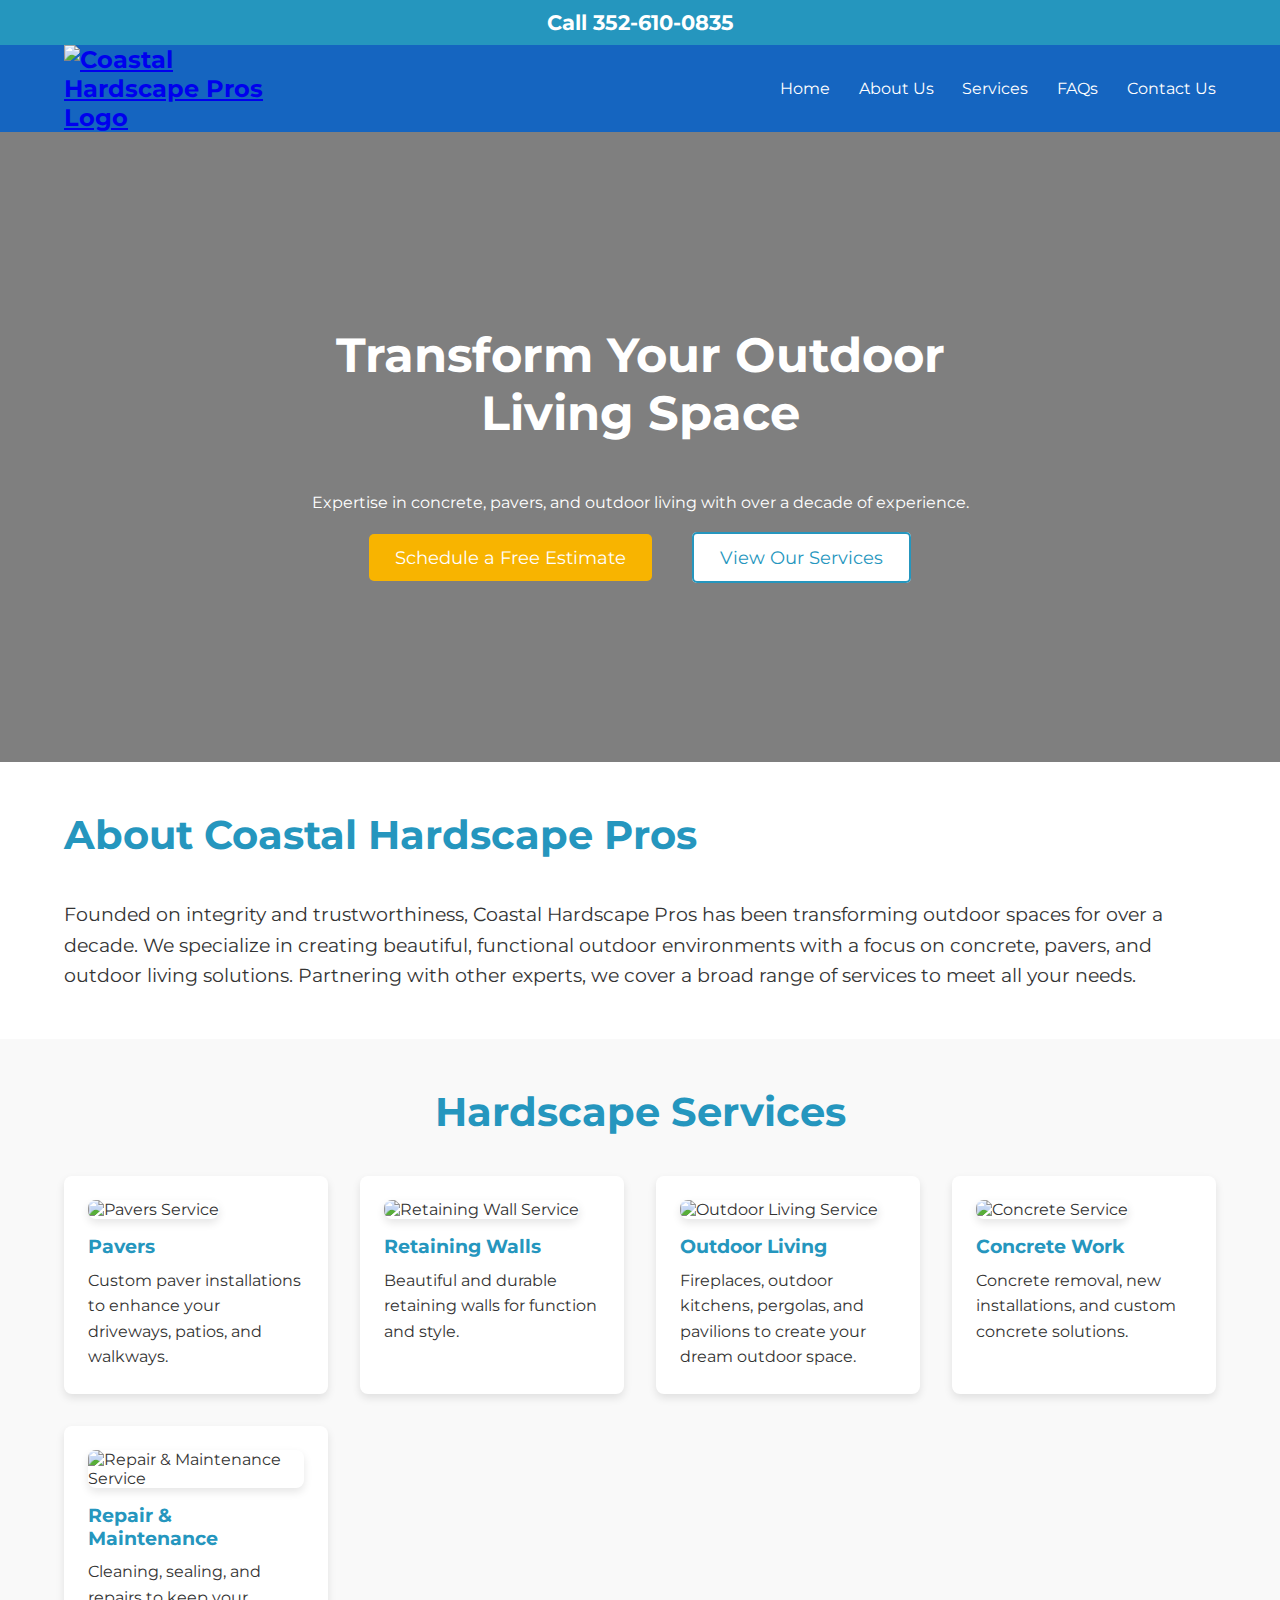
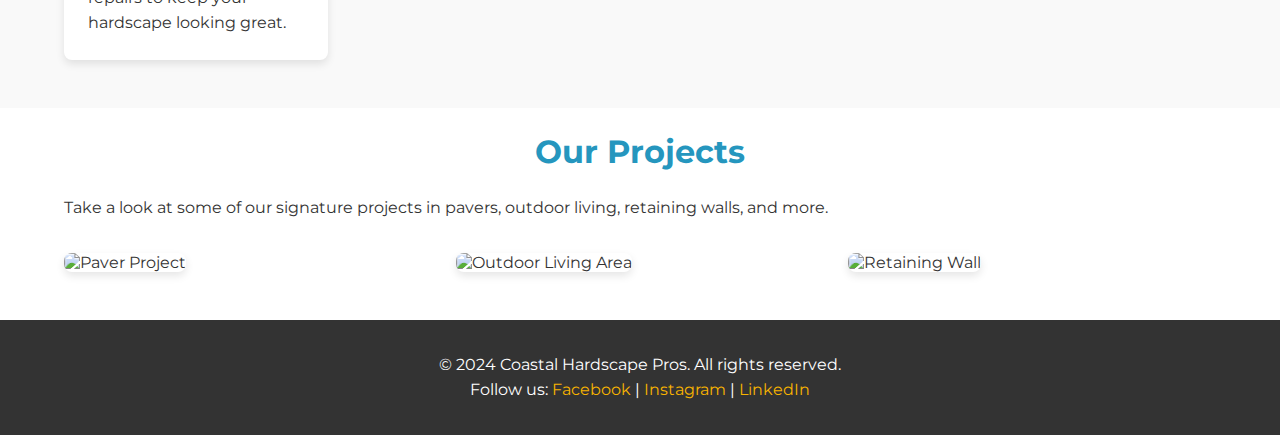
==== index.html @ 502fcdc6 "Add files via upload" ====
<!DOCTYPE html>
<html lang="en">
<head>
    <meta charset="UTF-8">
    <meta name="viewport" content="width=device-width, initial-scale=1.0">
    <title>Coastal Hardscape Pros</title>
    <link rel="stylesheet" href="styles.css">
    <link rel="icon" href="media/icon.ico" type="image/x-image">
    <link href="https://fonts.googleapis.com/css2?family=Montserrat:wght@400;700&display=swap" rel="stylesheet">
    <meta name="description" content="Coastal Hardscape Pros: Expert services in concrete, pavers, and outdoor living with over a decade of experience.">
</head>
<body>

    <div class="call-banner">
        <a href="tel:3526100835">Call 352-610-0835</a>
    </div>

    <!-- Header -->
    <header>
        <div class="container header-container">
            <div class="logo">
                <a href="index.html"><img src="media/logo.svg" alt="Coastal Hardscape Pros Logo"></a>
            </div>
            <nav>
                <ul class="nav-list">
                    <li><a href="#index">Home</a></li>
                    <li><a href="about.html">About Us</a></li>
                    <li class="dropdown">
                        <a href="services.html">Services</a>
                        <ul class="dropdown-menu">
                            <li><a href="services/pavers.html">Pavers</a></li>
                            <li><a href="services/retaining-walls.html">Retaining Walls</a></li>
                            <li><a href="services/outdoor-living.html">Outdoor Living</a></li>
                            <li><a href="services/concrete-work.html">Concrete Work</a></li>
                            <li><a href="services/repair-maintenance.html">Repair & Maintenance</a></li>
                        </ul>
                    </li>
                    <li><a href="faqs.html">FAQs</a></li>
                    <li><a href="contact.html">Contact Us</a></li>
                </ul>
            </nav>
        </div>
    </header>

    <!-- Hero Section -->
    <section id="home" class="hero">
        <div class="hero-content">
            <h2>Transform Your Outdoor Living Space</h2>
            <p>Expertise in concrete, pavers, and outdoor living with over a decade of experience.</p>
            <a href="contact.html" class="btn">Schedule a Free Estimate</a>
            <a href="#projects" class="btn btn-secondary">View Our Services</a>
        </div>
    </section>

    <!-- About Section -->
    <section id="about" class="about">
        <div class="container">
            <h2>About Coastal Hardscape Pros</h2>
            <p>Founded on integrity and trustworthiness, Coastal Hardscape Pros has been transforming outdoor spaces for over a decade. We specialize in creating beautiful, functional outdoor environments with a focus on concrete, pavers, and outdoor living solutions. Partnering with other experts, we cover a broad range of services to meet all your needs.</p>
        </div>
    </section>

    <!-- Services Section -->
    <section id="services" class="services">
        <div class="container">
            <h2>Hardscape Services</h2>
            <div class="service-list">
                <div class="service-item">
                    <a href="services/pavers.html" style="text-decoration: none; color: inherit;">
                        <img src="media/pavers.jpg" alt="Pavers Service" class="service-img">
                        <h3>Pavers</h3>
                        <p>Custom paver installations to enhance your driveways, patios, and walkways.</p>
                    </a>
                </div>
                <div class="service-item">
                    <a href="services/retaining-walls.html" style="text-decoration: none; color: inherit;">
                        <img src="media/retaining-wall.jpg" alt="Retaining Wall Service" class="service-img">
                        <h3>Retaining Walls</h3>
                        <p>Beautiful and durable retaining walls for function and style.</p>
                    </a>
                </div>
                <div class="service-item">
                    <a href="services/outdoor-living.html" style="text-decoration: none; color: inherit;">
                        <img src="media/outdoor-living.jpg" alt="Outdoor Living Service" class="service-img">
                        <h3>Outdoor Living</h3>
                        <p>Fireplaces, outdoor kitchens, pergolas, and pavilions to create your dream outdoor space.</p>
                    </a>
                </div>
                <div class="service-item">
                    <a href="services/concrete-work.html" style="text-decoration: none; color: inherit;">
                        <img src="media/concrete.jpg" alt="Concrete Service" class="service-img">
                        <h3>Concrete Work</h3>
                        <p>Concrete removal, new installations, and custom concrete solutions.</p>
                    </a>
                </div>
                <div class="service-item">
                    <a href="services/repair-maintenance.html" style="text-decoration: none; color: inherit;">
                        <img src="media/repair-maintenance.jpg" alt="Repair & Maintenance Service" class="service-img">
                        <h3>Repair & Maintenance</h3>
                        <p>Cleaning, sealing, and repairs to keep your hardscape looking great.</p>
                    </a>
                </div>
            </div>
        </div>
    </section>

    <!-- Projects Section -->
    <section id="projects" class="projects">
        <div class="container">
            <h2 class="section-title">Our Projects</h2>
            <p>Take a look at some of our signature projects in pavers, outdoor living, retaining walls, and more.</p>
            <div class="project-gallery">
                <div class="project-item">
                    <img src="media/pavers.jpg" alt="Paver Project" class="project-img">
                </div>
                <div class="project-item">
                    <img src="media/outdoor-living.jpg" alt="Outdoor Living Area" class="project-img">
                </div>
                <div class="project-item">
                    <img src="media/retaining-wall.jpg" alt="Retaining Wall" class="project-img">
                </div>
            </div>
        </div>
    </section>


    <!-- Footer -->
    <footer>
        <div class="container">
            <p>&copy; 2024 Coastal Hardscape Pros. All rights reserved.</p>
            <p>Follow us:
                <a href="#">Facebook</a> |
                <a href="#">Instagram</a> |
                <a href="#">LinkedIn</a>
            </p>
        </div>
    </footer>
    <script src="script.js"></script>
</body>
</html>
---- styles.css ----
/* Reset some default styles */
* {
    margin: 0;
    padding: 0;
    box-sizing: border-box;
}

/* Basic page structure */
body {
    font-family: 'Montserrat', Arial, sans-serif;
    color: #333;
}

h1, h2, h3, .logo, .call-banner {
    font-family: 'Montserrat', sans-serif;
    font-weight: 700;  /* Makes headings and other key text look bold and strong */
}

nav a, p, .service-item p {
    font-family: 'Montserrat', sans-serif;
    font-weight: 400;
}
p {
    line-height: 1.6;
}
.container {
    width: 90%;
    max-width: 1200px;
    margin: 0 auto;
}
ul, li {
    font-family: 'Montserrat', sans-serif;
    font-weight: 400;
}
/* Header styles */
header {
    font-family: 'Montserrat', sans-serif;
    background-color: #1565c0;
    display: flex;
    justify-content: space-between;
    align-items: center;
}

.logo {
    color: white;
    font-size: 1.5em;
    font-weight: bold;
}

.logo img {
    max-width: 250px;
    height: auto;
}
.header-container {
    display: flex;
    justify-content: space-between;
    align-items: center;
}
nav ul {
    list-style: none;
    display: flex;
    gap: 1.8em;
}

nav a {
    color: white;
    text-decoration: none;
    font-size: 1em;
    transition: color 0.3s ease;
}

nav a:hover {
    color: #f1f1f1;
}
/* Hide dropdown by default */
.dropdown-menu {
    display: none;
    position: absolute;
    background-color: #fff;
    box-shadow: 0 8px 16px rgba(0, 0, 0, 0.1);
    padding: 10px 0;
    z-index: 1000;
    list-style: none;
}

/* Show dropdown when hovering over services */
.dropdown:hover .dropdown-menu {
    display: block;
}

/* Style for dropdown links */
.dropdown-menu li {
    padding: 5px 20px;
}

.dropdown-menu li a {
    font-family: 'Montserrat', sans-serif;
    font-weight: 400;
    color: #333;
    text-decoration: none;
}

.dropdown-menu li a:hover {
    color: #1565c0;
}

.call-banner {
    background-color: #2596be;
    color: white;
    text-align: center;
    padding: 10px 0;
    font-size: 1.3em;

}

.call-banner a {
    color: white;
    text-decoration: none;
}

.call-banner a:hover {
    text-decoration: none;
}


/* Hero Section */
.hero {
    background: url('media/hero.jpg') no-repeat center center/cover;
    height: 70vh;
    color: white;
    display: flex;
    align-items: center;
    justify-content: center;
    text-align: center;
    position: relative;
    padding: 2em;
}

.hero::after {
    content: '';
    position: absolute;
    top: 0;
    left: 0;
    width: 100%;
    height: 100%;
    background: rgba(0, 0, 0, 0.5);
}

.hero-content {
    position: relative;
    z-index: 2;
    max-width: 800px;
    margin: 0 auto;
    padding: 2em;
}

.hero-content h2 {
    font-family: 'Montserrat', sans-serif;
    font-size: 3em;
    margin-bottom: 1em;
}

.hero-content p {
    font-family: 'Montserrat', sans-serif;
    margin-bottom: 2em;
}

.hero-content a {
    font-family: 'Montserrat', sans-serif;
}

.btn {
    font-family: 'Montserrat', sans-serif;
    background-color: #f8b400;
    color: white;
    padding: 0.75em 1.5em;
    border: none;
    border-radius: 5px;
    cursor: pointer;
    text-decoration: none;
    font-size: 1.1em;
    margin: 1em;
    transition: background-color 0.3s ease;
}

.btn:hover {
    background-color: #e09e00;
}

.btn-secondary {
    font-family: 'Montserrat', sans-serif;
    background-color: #ffffff;
    color: #2596be;
    border: 2px solid #2596be;
    margin-top: 1em;
    margin-left: 1em;
}

.btn-secondary:hover {
    background-color: #2596be;
    color: white;
}

/* About Section */
.about {
    padding: 3em 0;
}

.about h2 {
    font-size: 2.5em;
    color: #2596be;
    margin-bottom: 1em;
}

.about p {
    font-size: 1.2em;
    line-height: 1.6;
}

/* Services Section */
.services {
    background-color: #f9f9f9;
    padding: 3em 0;
}

.services h2 {
    font-size: 2.5em;
    color: #2596be;
    margin-bottom: 1em;
    text-align: center;
}

.service-list {
    display: grid;
    grid-template-columns: repeat(auto-fill, minmax(250px, 1fr));
    gap: 2em;
}

.service-item {
    background-color: white;
    padding: 1.5em;
    border-radius: 8px;
    box-shadow: 0 4px 8px rgba(0, 0, 0, 0.1);
    transition: transform 0.3s ease, box-shadow 0.3s ease;
}

.service-item:hover {
    transform: translateY(-5px);
    box-shadow: 0 8px 16px rgba(0, 0, 0, 0.2);
}

.service-item h3 {
    color: #2596be;
    margin-bottom: 0.5em;
}
.values-list li {
    font-family: 'Montserrat', sans-serif;
    font-weight: 400;
}
.service-img {
    width: 100%;
    height: auto;
    border-radius: 8px; /* Matches the border-radius of the service-item card */
    margin-bottom: 1em; /* Adds some space between the image and the title */
    box-shadow: 0 4px 8px rgba(0, 0, 0, 0.1);
}
.project-gallery {
    display: grid;
    grid-template-columns: repeat(auto-fill, minmax(300px, 1fr));
    gap: 1.5em;  /* Add space between items */
    margin-top: 2em;
}

.project-item img {
    width: 100%;
    height: auto;
    border-radius: 8px;  /* Add some soft corners to the images */
    box-shadow: 0 4px 8px rgba(0, 0, 0, 0.1);  /* Add a subtle shadow for a more polished look */
    transition: transform 0.3s ease, box-shadow 0.3s ease;
}

.project-item img:hover {
    transform: scale(1.03);  /* Slight zoom effect on hover */
    box-shadow: 0 8px 16px rgba(0, 0, 0, 0.2);  /* Enhance shadow on hover */
}
/* Projects Section */
.project-gallery {
    display: grid;
    grid-template-columns: repeat(auto-fill, minmax(300px, 1fr));
    gap: 1.5em;  /* Add space between items */
    margin-top: 2em;
}

.project-item img {
    width: 100%;
    height: auto;
    border-radius: 8px;  /* Add some soft corners to the images */
    box-shadow: 0 4px 8px rgba(0, 0, 0, 0.1);  /* Add a subtle shadow for a more polished look */
    transition: transform 0.3s ease, box-shadow 0.3s ease;
}

.project-item img:hover {
    transform: scale(1.03);  /* Slight zoom effect on hover */
    box-shadow: 0 8px 16px rgba(0, 0, 0, 0.2);  /* Enhance shadow on hover */
}
.section-title {
    font-size: 2rem;
    font-weight: 700;
    color: #2596be; /* or any color that fits your theme */
    text-align: center; /* to match other headings */
    margin: 1.5rem;
}

/* Footer */
footer {
    font-family: 'Montserrat', sans-serif;
    background-color: #333;
    color: white;
    text-align: center;
    padding: 2em 0;
    margin-top: 3em;
}

footer a {
    font-family: 'Montserrat', sans-serif;
    font-weight: 400;
    color: #f8b400;
    text-decoration: none;
    transition: color 0.3s ease;
}

footer a:hover {
    color: #ffffff;
}
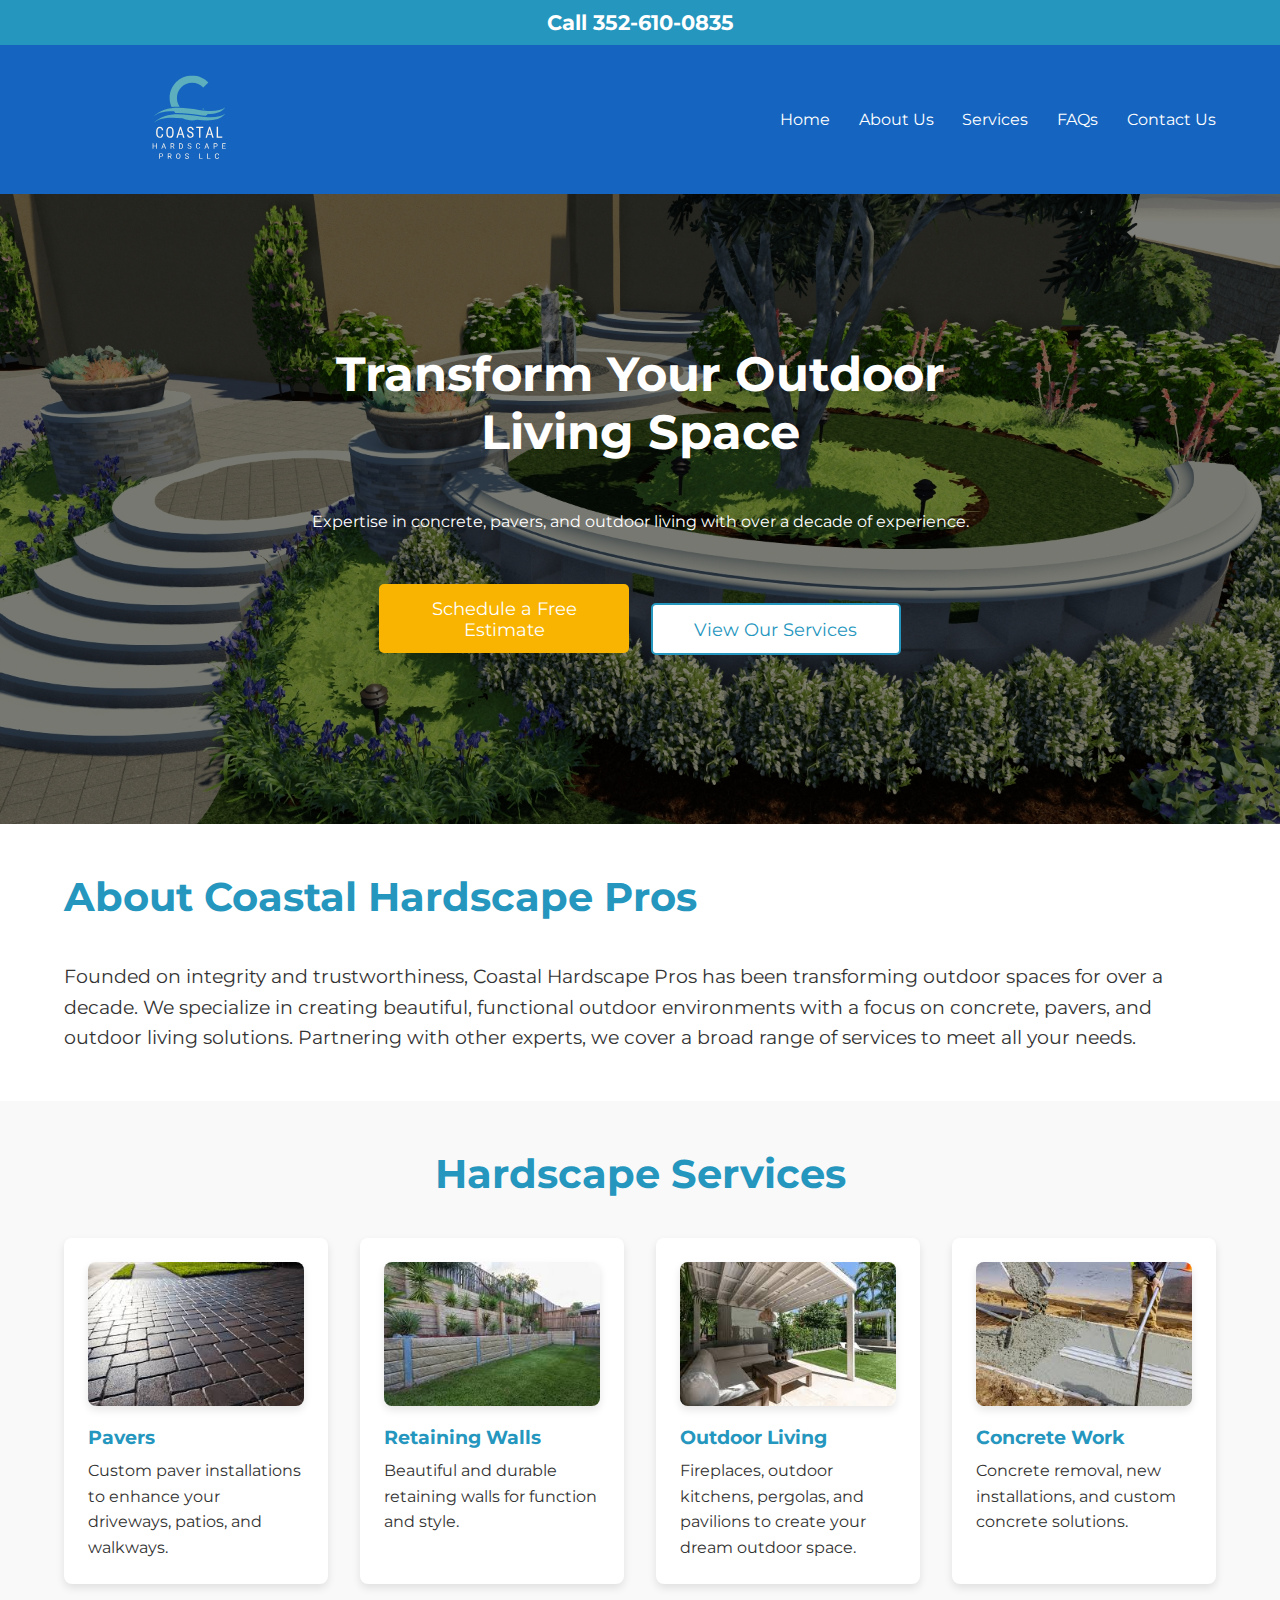
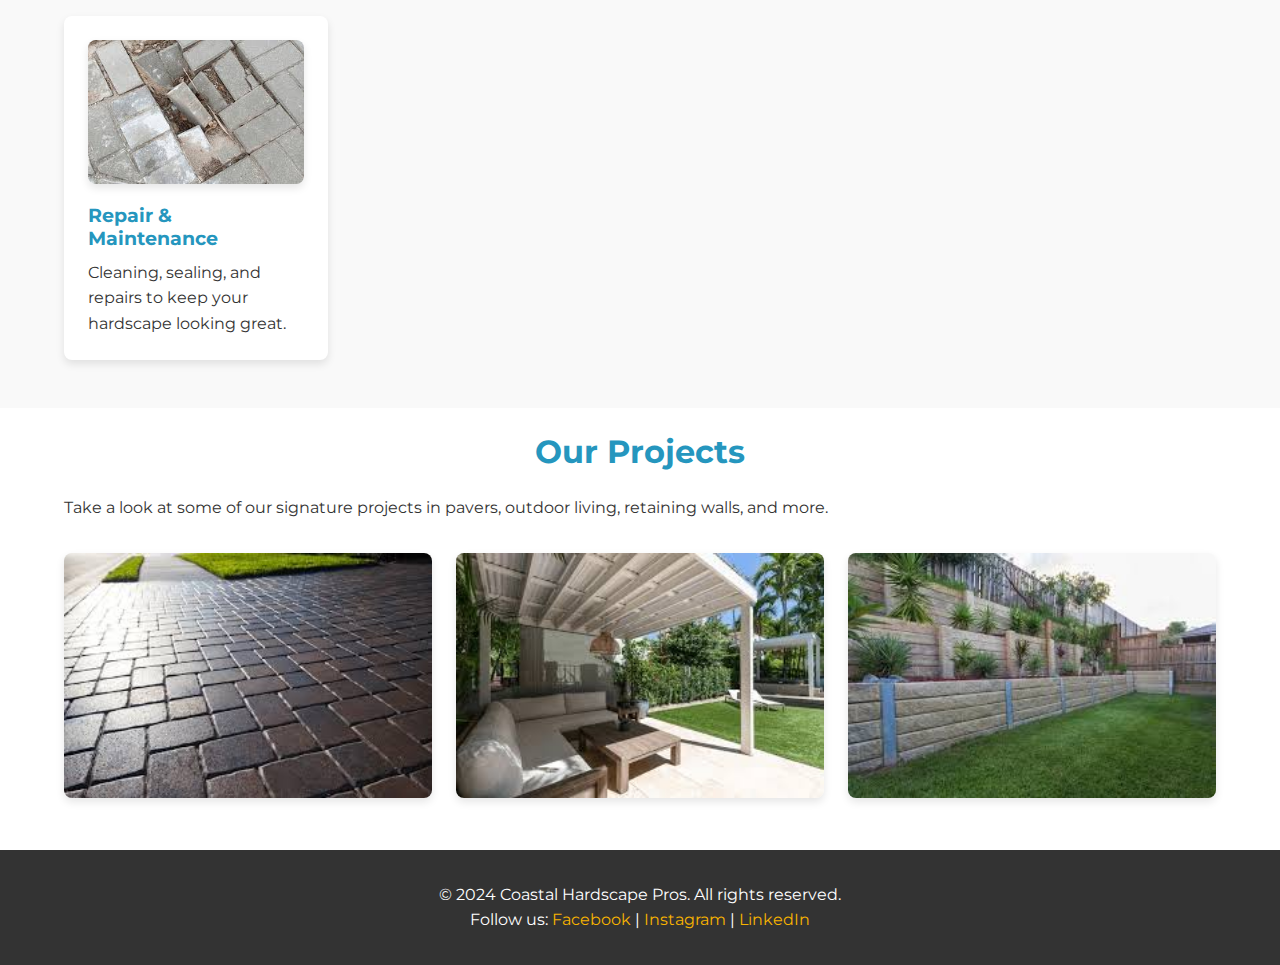
==== commit f13b706e: "Add files via upload" ====
--- a/index.html
+++ b/index.html
@@ -21,7 +21,10 @@
             <div class="logo">
                 <a href="index.html"><img src="media/logo.svg" alt="Coastal Hardscape Pros Logo"></a>
             </div>
-            <nav>
+            <div class="hamburger" id="hamburger">
+                &#9776; <!-- Unicode for hamburger icon -->
+            </div>
+            <nav id="nav-menu">
                 <ul class="nav-list">
                     <li><a href="#index">Home</a></li>
                     <li><a href="about.html">About Us</a></li>
@@ -41,6 +44,7 @@
             </nav>
         </div>
     </header>
+
 
     <!-- Hero Section -->
     <section id="home" class="hero">
--- a/styles.css
+++ b/styles.css
@@ -9,6 +9,7 @@
 body {
     font-family: 'Montserrat', Arial, sans-serif;
     color: #333;
+    overflow-x: hidden;
 }
 
 h1, h2, h3, .logo, .call-banner {
@@ -152,6 +153,7 @@
     max-width: 800px;
     margin: 0 auto;
     padding: 2em;
+    text-align: center;
 }
 
 .hero-content h2 {
@@ -170,6 +172,11 @@
 }
 
 .btn {
+    display: inline-block;
+    width: 100%;
+    max-width: 250px; /* Limit the button width */
+    text-align: center;
+    margin: 1em auto; /* Vertical margin for spacing */
     font-family: 'Montserrat', sans-serif;
     background-color: #f8b400;
     color: white;
@@ -179,7 +186,6 @@
     cursor: pointer;
     text-decoration: none;
     font-size: 1.1em;
-    margin: 1em;
     transition: background-color 0.3s ease;
 }
 
@@ -333,3 +339,48 @@
     color: #ffffff;
 }
 
+.hamburger {
+    display: none;
+    font-size: 2em;
+    color: white;
+    cursor: pointer;
+}
+
+@media (max-width: 768px) {
+    nav {
+        display: none; /* Hide the default nav on smaller screens */
+    }
+    .hamburger {
+        display: block; /* Show the hamburger menu */
+    }
+    #nav-menu.active {
+        display: block; /* Show nav when active */
+        position: absolute;
+        top: 60px;
+        left: 0;
+        width: 100%;
+        background-color: #1565c0;
+        text-align: center;
+        padding: 1em 0;
+    }
+    .nav-list {
+        flex-direction: column; /* Stack nav items vertically */
+        gap: 1em;
+    }
+}
+
+@media (max-width: 768px) {
+    .hero-content {
+        padding: 1em;
+    }
+    .btn {
+        width: 90%; /* Make the buttons full width on smaller screens */
+    }
+    .header-container {
+        flex-direction: column; /* Stack the logo and hamburger vertically */
+        align-items: center; /* Center everything */
+    }
+    .logo {
+        margin-bottom: 1em; /* Add space between logo and hamburger/nav */
+    }
+}
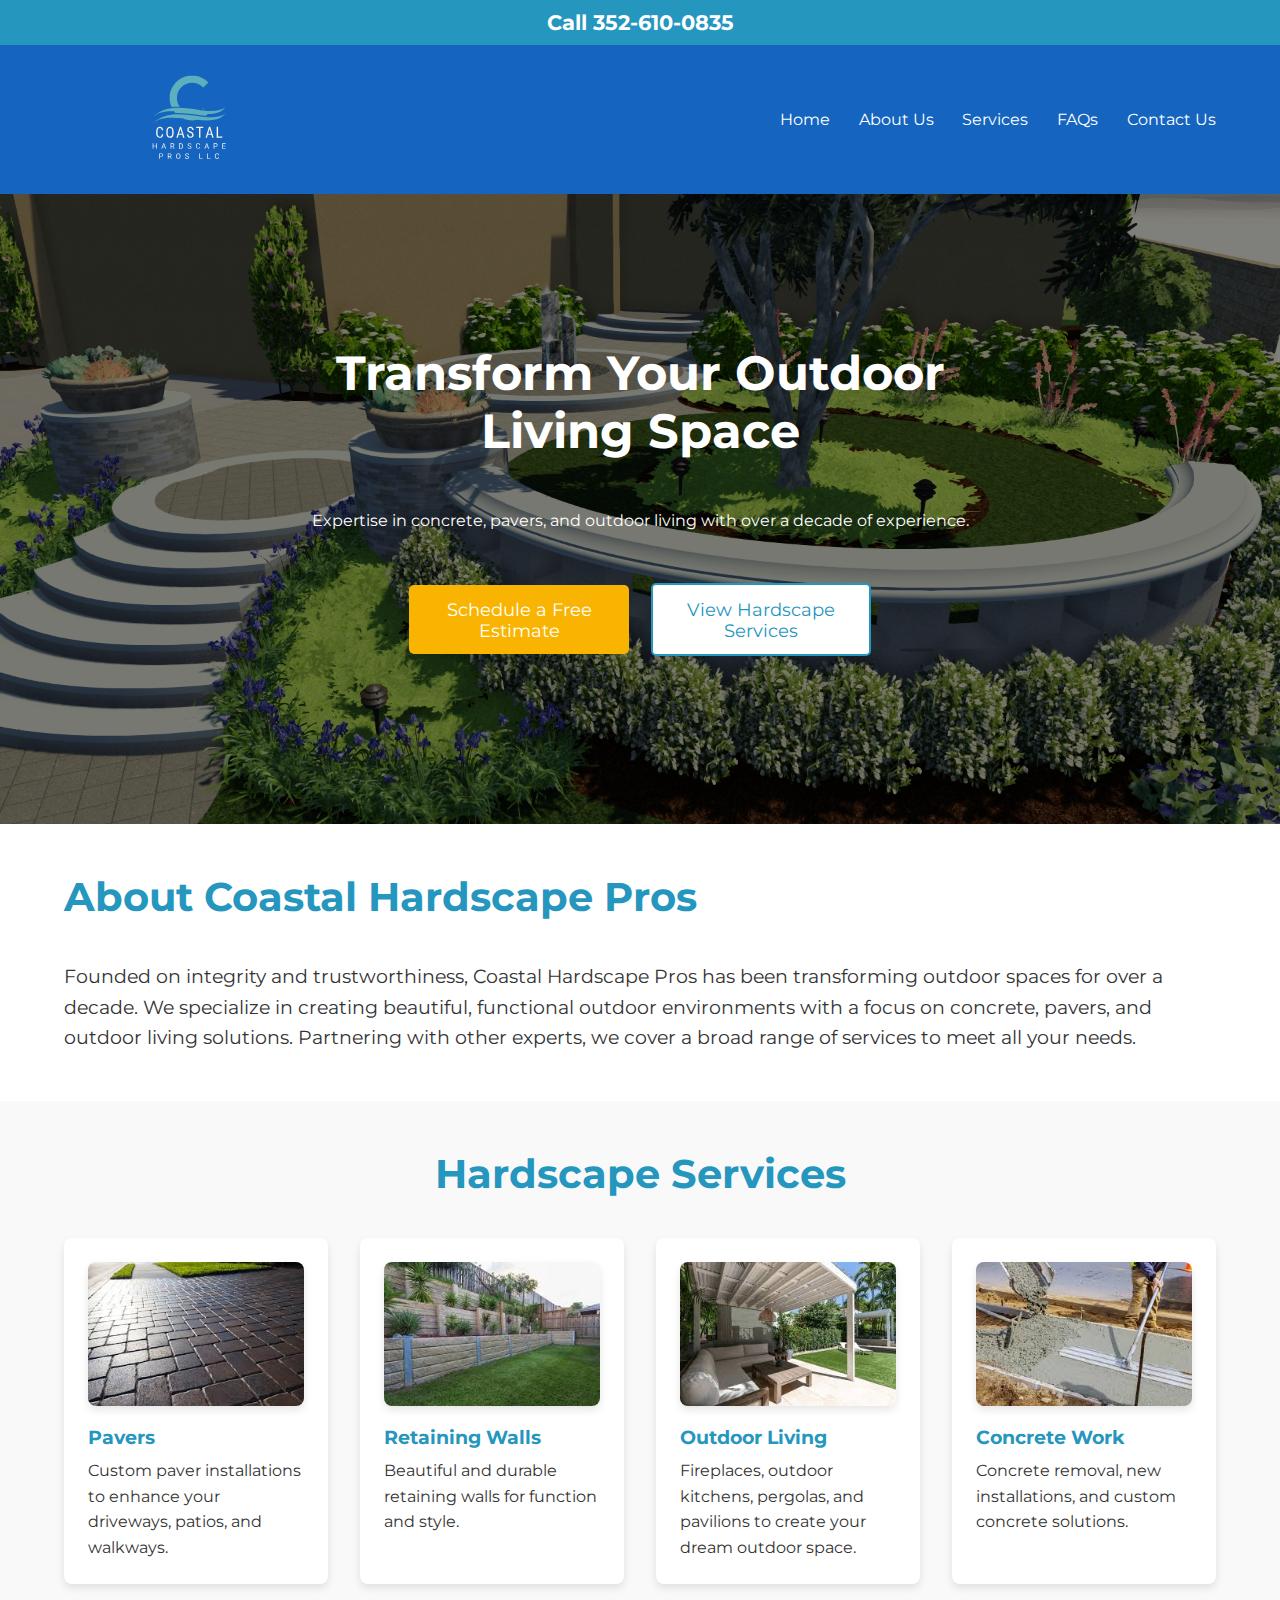
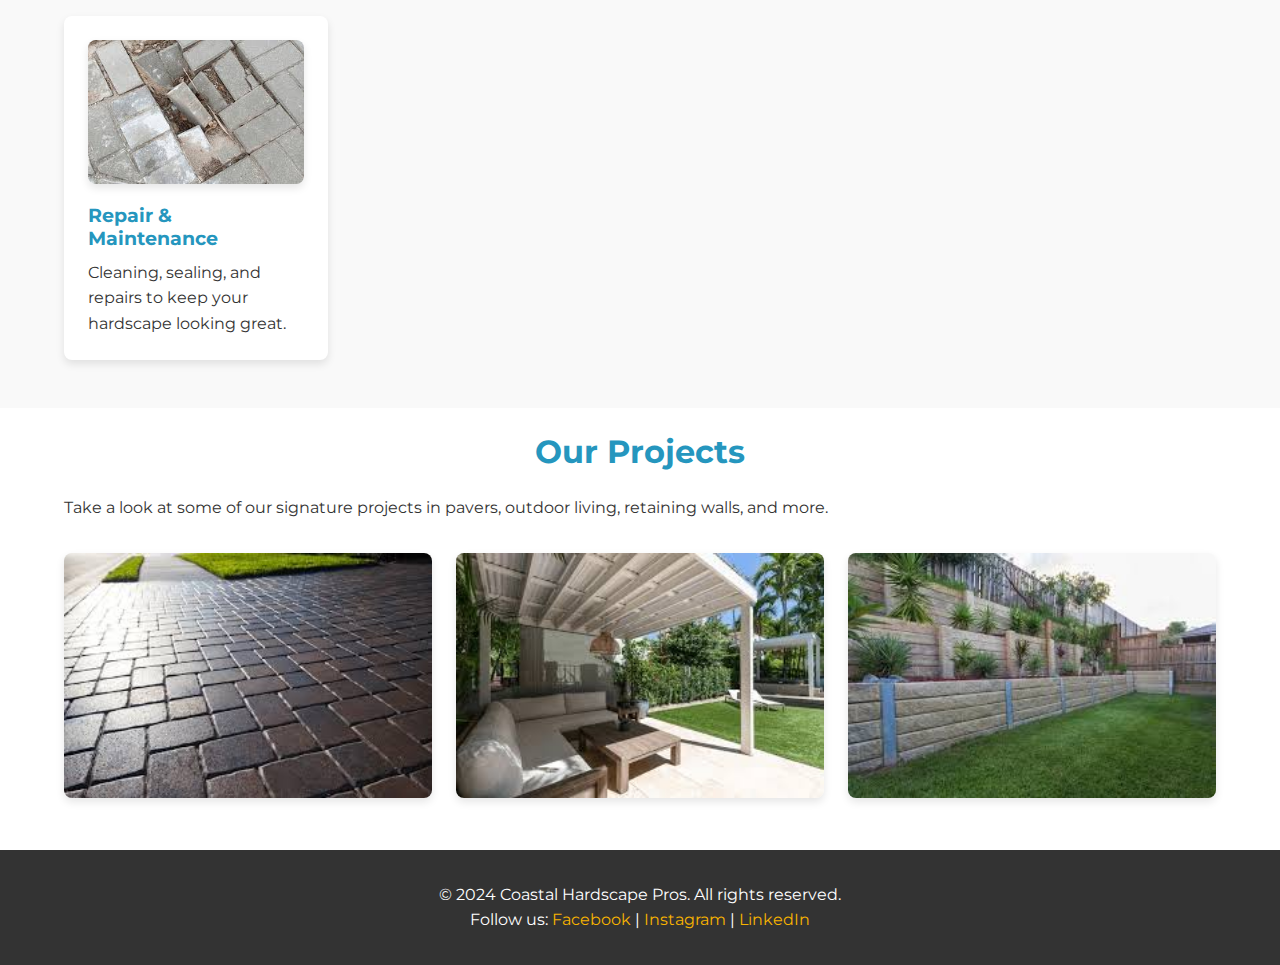
==== commit 26f5cc3c: "Add files via upload" ====
--- a/index.html
+++ b/index.html
@@ -52,7 +52,7 @@
             <h2>Transform Your Outdoor Living Space</h2>
             <p>Expertise in concrete, pavers, and outdoor living with over a decade of experience.</p>
             <a href="contact.html" class="btn">Schedule a Free Estimate</a>
-            <a href="#projects" class="btn btn-secondary">View Our Services</a>
+            <a href="#projects" class="btn btn-secondary">View Hardscape Services</a>
         </div>
     </section>
 
--- a/styles.css
+++ b/styles.css
@@ -173,8 +173,8 @@
 
 .btn {
     display: inline-block;
-    width: 100%;
-    max-width: 250px; /* Limit the button width */
+    width: 220px;
+    max-width: 100%; /* Limit the button width */
     text-align: center;
     margin: 1em auto; /* Vertical margin for spacing */
     font-family: 'Montserrat', sans-serif;
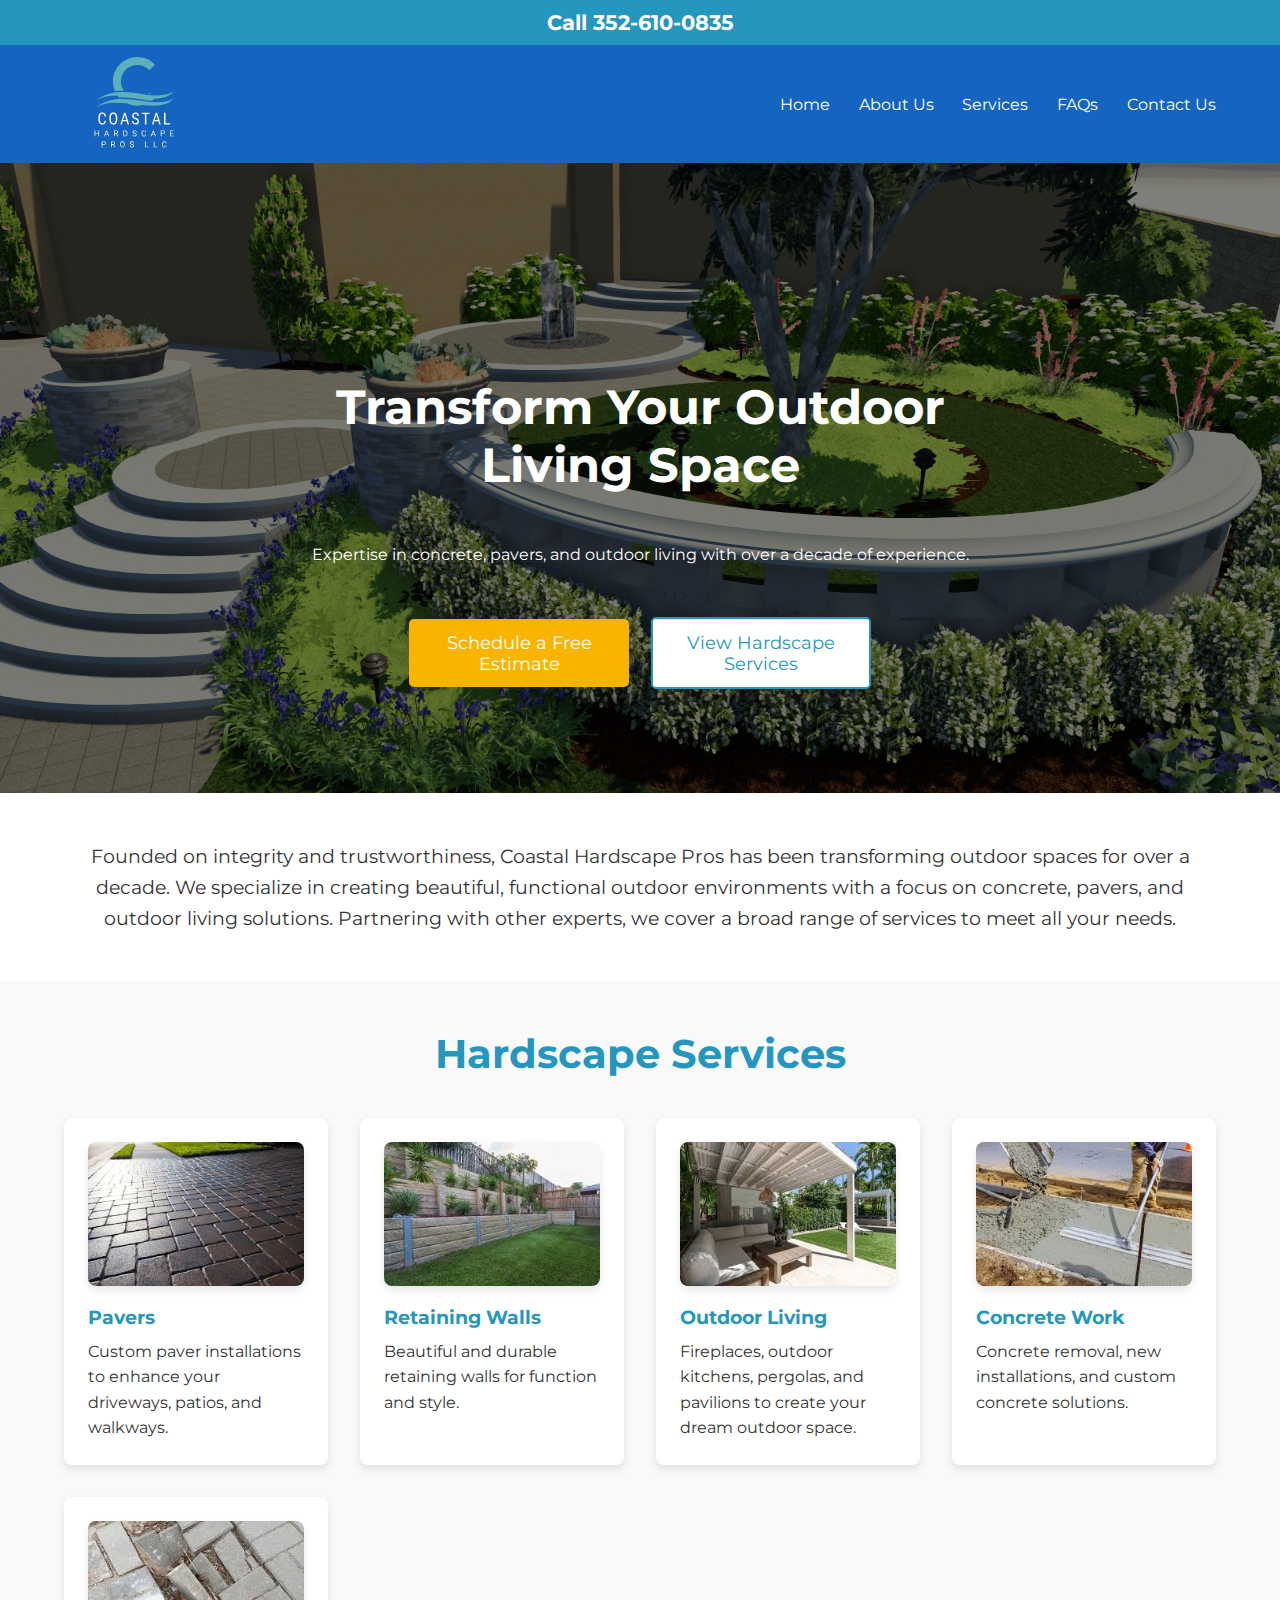
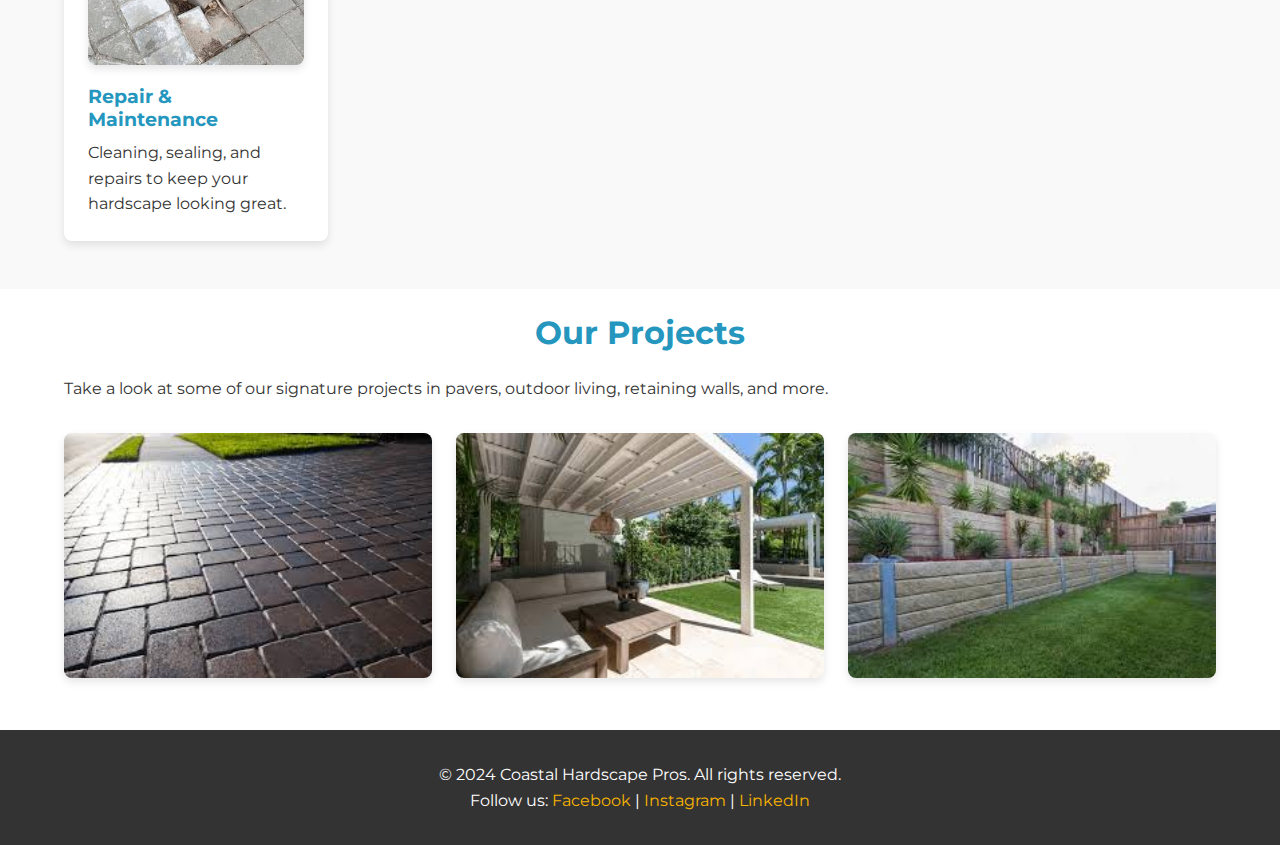
==== commit 2c8a1f9e: "Add files via upload" ====
--- a/index.html
+++ b/index.html
@@ -59,8 +59,7 @@
     <!-- About Section -->
     <section id="about" class="about">
         <div class="container">
-            <h2>About Coastal Hardscape Pros</h2>
-            <p>Founded on integrity and trustworthiness, Coastal Hardscape Pros has been transforming outdoor spaces for over a decade. We specialize in creating beautiful, functional outdoor environments with a focus on concrete, pavers, and outdoor living solutions. Partnering with other experts, we cover a broad range of services to meet all your needs.</p>
+            <p style="text-align: center;">Founded on integrity and trustworthiness, Coastal Hardscape Pros has been transforming outdoor spaces for over a decade. We specialize in creating beautiful, functional outdoor environments with a focus on concrete, pavers, and outdoor living solutions. Partnering with other experts, we cover a broad range of services to meet all your needs.</p>
         </div>
     </section>
 
--- a/styles.css
+++ b/styles.css
@@ -44,23 +44,28 @@
 
 .logo {
     color: white;
-    font-size: 1.5em;
-    font-weight: bold;
+    margin-left: 0;
+    padding-left: 0;
 }
 
 .logo img {
-    max-width: 250px;
+    max-width: 200px;
     height: auto;
+    justify-content: flex-start;
 }
 .header-container {
     display: flex;
-    justify-content: space-between;
     align-items: center;
+    width: 100%;
+}
+nav {
+    margin-left: auto;
 }
 nav ul {
     list-style: none;
     display: flex;
     gap: 1.8em;
+    padding: 1.5em;
 }
 
 nav a {
@@ -134,7 +139,9 @@
     justify-content: center;
     text-align: center;
     position: relative;
-    padding: 2em;
+    padding-top: 8em; /* Increased top padding to push content away from the header */
+    padding-left: 2em;
+    padding-right: 2em;
 }
 
 .hero::after {
@@ -152,7 +159,7 @@
     z-index: 2;
     max-width: 800px;
     margin: 0 auto;
-    padding: 2em;
+    padding: 1em;
     text-align: center;
 }
 
@@ -198,7 +205,6 @@
     background-color: #ffffff;
     color: #2596be;
     border: 2px solid #2596be;
-    margin-top: 1em;
     margin-left: 1em;
 }
 
@@ -344,6 +350,7 @@
     font-size: 2em;
     color: white;
     cursor: pointer;
+    padding: 1em;
 }
 
 @media (max-width: 768px) {
@@ -351,36 +358,67 @@
         display: none; /* Hide the default nav on smaller screens */
     }
     .hamburger {
-        display: block; /* Show the hamburger menu */
+        display: block;
+        margin-left: auto;
+    }
+    nav {
+        display: none;
+    }
+    #nav-menu {
+        display: none; /* Hide the nav menu by default */
     }
     #nav-menu.active {
-        display: block; /* Show nav when active */
+        display: block; /* Show the nav menu when the active class is added */
         position: absolute;
-        top: 60px;
-        left: 0;
+        top: 150px;
+        right: 0;
         width: 100%;
         background-color: #1565c0;
         text-align: center;
         padding: 1em 0;
+        z-index: 1000; /* Ensure it appears on top of other elements */
     }
     .nav-list {
         flex-direction: column; /* Stack nav items vertically */
         gap: 1em;
     }
-}
-
-@media (max-width: 768px) {
+    .header-container {
+        display: flex;
+        justify-content: space-between; /* Logo on the left, hamburger on the right */
+        align-items: center;
+        flex-direction: row; /* Keep the header items in a row */
+        padding: 0 1em; /* Add padding for spacing */
+    }
+    .logo {
+        margin-right: auto;
+    }
+    .hamburger {
+        order: 2; /* Hamburger stays on the right */
+    }
     .hero-content {
         padding: 1em;
     }
     .btn {
         width: 90%; /* Make the buttons full width on smaller screens */
     }
-    .header-container {
-        flex-direction: column; /* Stack the logo and hamburger vertically */
-        align-items: center; /* Center everything */
-    }
-    .logo {
-        margin-bottom: 1em; /* Add space between logo and hamburger/nav */
-    }
-}
+    .btn-secondary {
+        margin-left: 0;
+    }
+    .hero {
+        height: 90vh;
+    }
+    .logo img {
+        max-width: 150px;
+        height: auto;
+        justify-content: flex-start;
+    }
+    ul, ol {
+        padding-left: 1.5em;  /* Add padding to the left to prevent bullet points/numbers from touching the edge */
+    }
+
+    .container {
+        padding-left: 1em;  /* Add some padding to the main container for better spacing on mobile */
+        padding-right: 1em;  /* Also add padding to the right for a balanced look */
+    }
+}
+
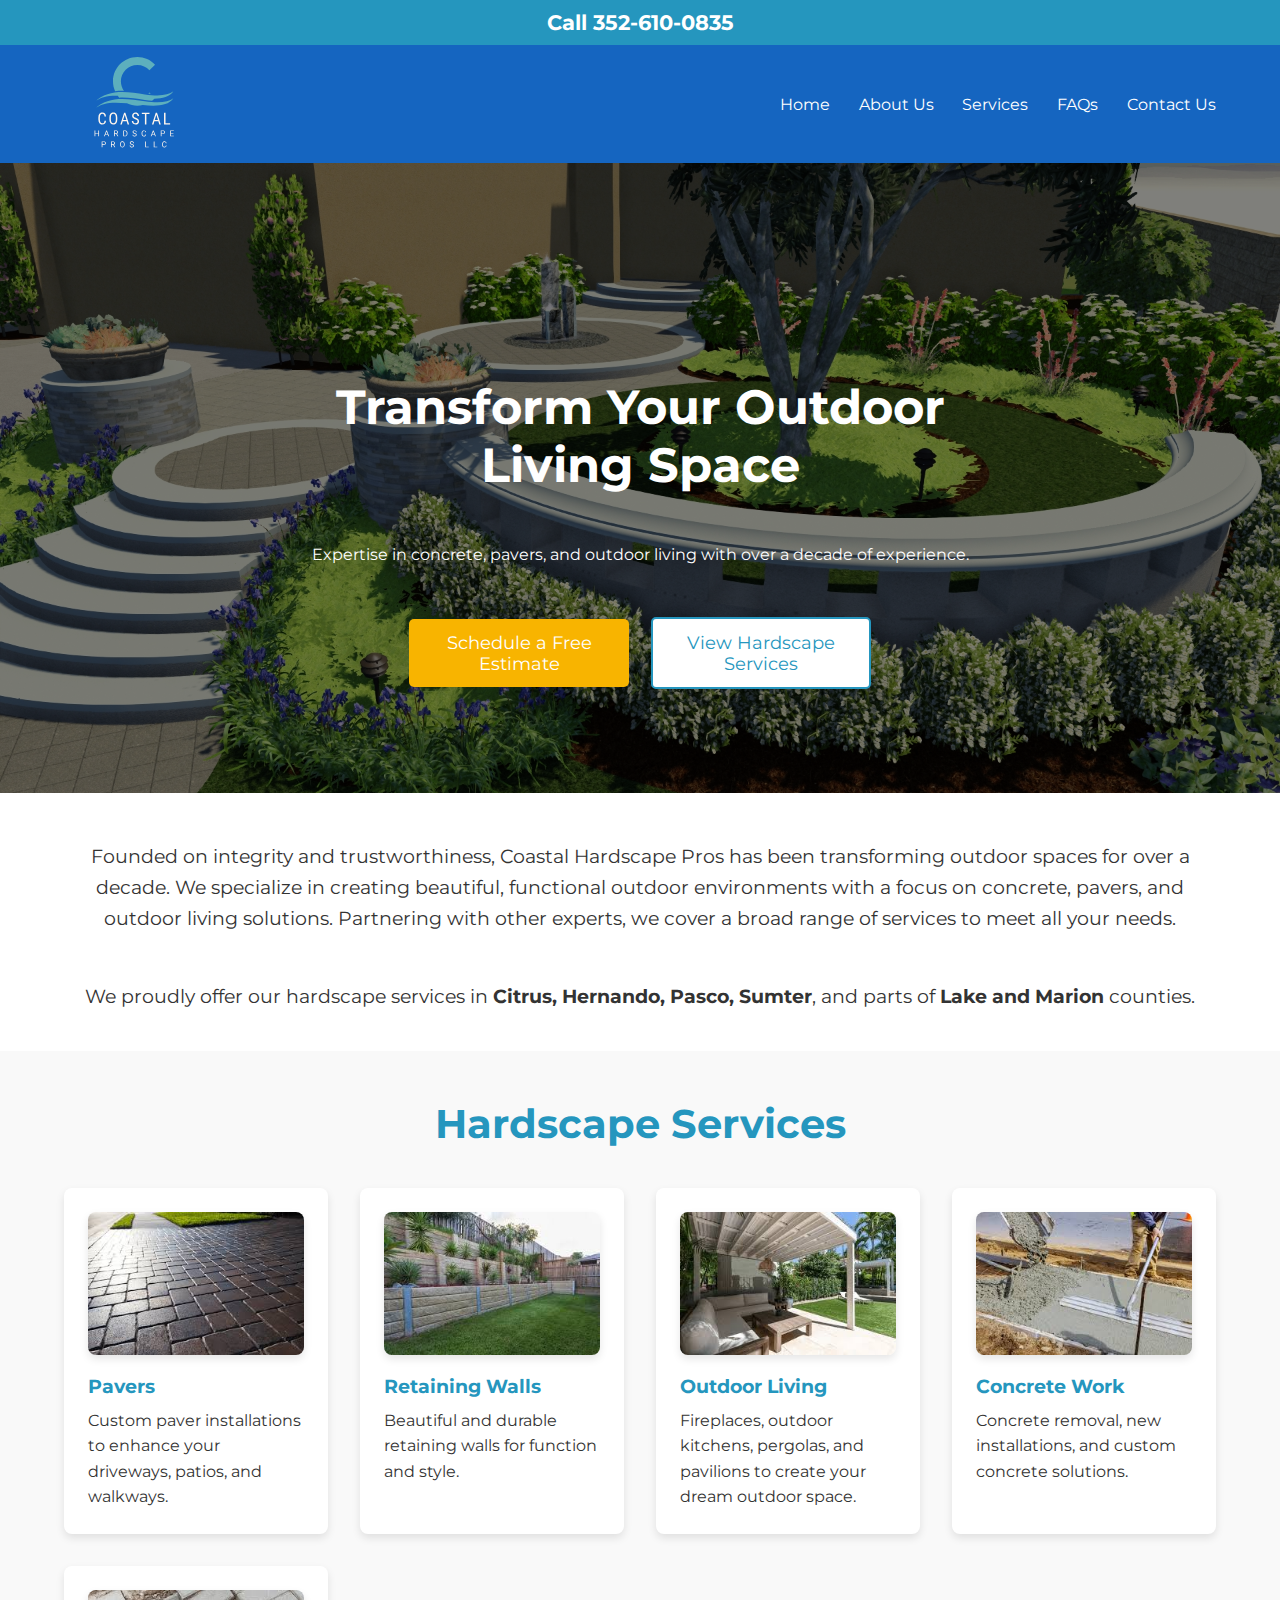
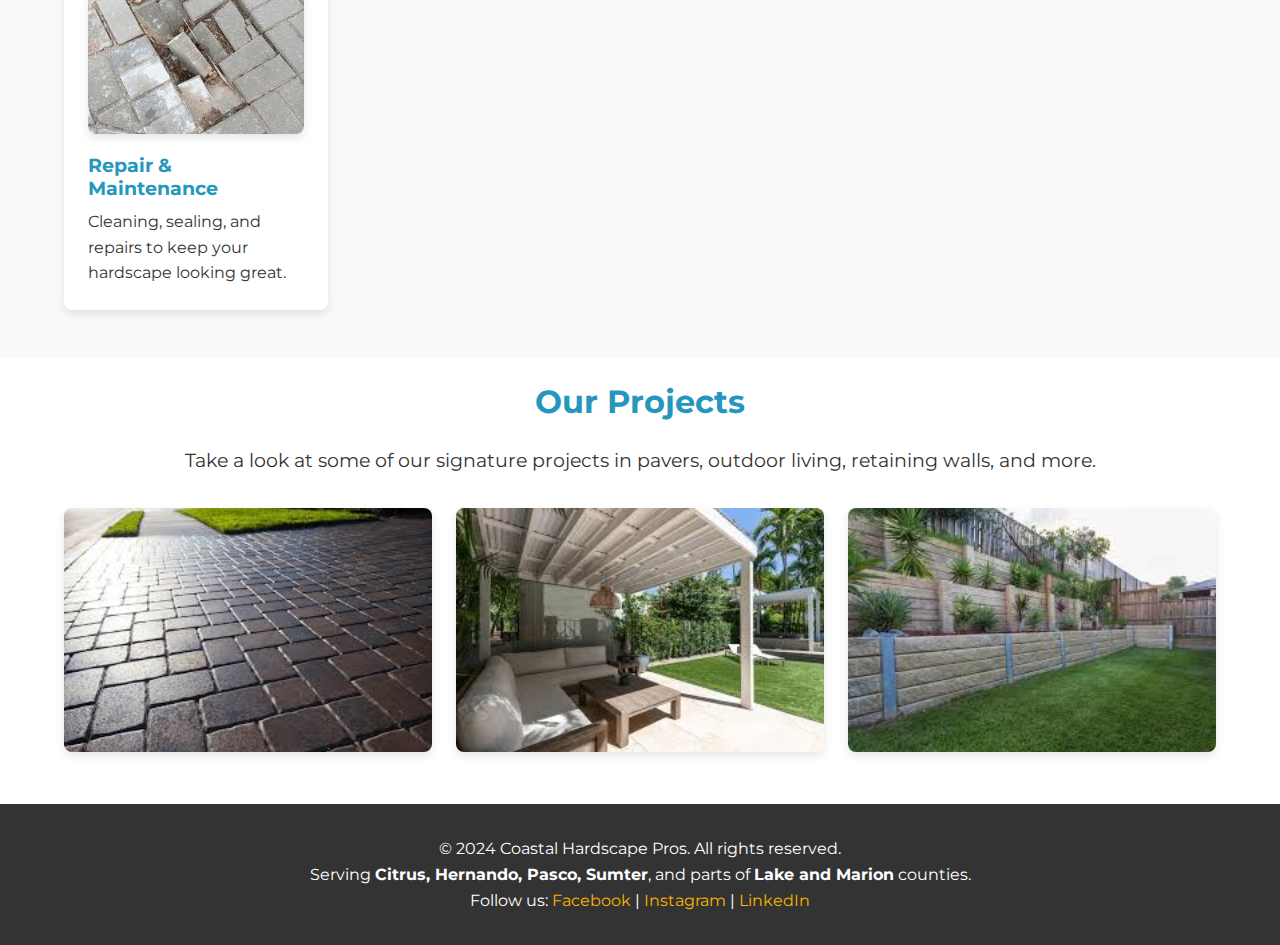
==== commit a4eedb5a: "Add files via upload" ====
--- a/index.html
+++ b/index.html
@@ -59,9 +59,18 @@
     <!-- About Section -->
     <section id="about" class="about">
         <div class="container">
-            <p style="text-align: center;">Founded on integrity and trustworthiness, Coastal Hardscape Pros has been transforming outdoor spaces for over a decade. We specialize in creating beautiful, functional outdoor environments with a focus on concrete, pavers, and outdoor living solutions. Partnering with other experts, we cover a broad range of services to meet all your needs.</p>
+            <p>Founded on integrity and trustworthiness, Coastal Hardscape Pros has been transforming outdoor spaces for over a decade. We specialize in creating beautiful, functional outdoor environments with a focus on concrete, pavers, and outdoor living solutions. Partnering with other experts, we cover a broad range of services to meet all your needs.</p>
         </div>
     </section>
+
+
+    <!-- Areas Served -->
+    <section id="service-areas" class="service-areas">
+        <div class="container">
+            <p style="margin-bottom: 2em;">We proudly offer our hardscape services in <strong>Citrus, Hernando, Pasco, Sumter</strong>, and parts of <strong>Lake and Marion</strong> counties.</p>
+        </div>
+    </section>
+
 
     <!-- Services Section -->
     <section id="services" class="services">
@@ -131,6 +140,7 @@
     <footer>
         <div class="container">
             <p>&copy; 2024 Coastal Hardscape Pros. All rights reserved.</p>
+            <p>Serving <strong>Citrus, Hernando, Pasco, Sumter</strong>, and parts of <strong>Lake and Marion</strong> counties.</p>
             <p>Follow us:
                 <a href="#">Facebook</a> |
                 <a href="#">Instagram</a> |
--- a/styles.css
+++ b/styles.css
@@ -224,7 +224,8 @@
     margin-bottom: 1em;
 }
 
-.about p {
+.about p, .service-areas, .projects p {
+    text-align: center;
     font-size: 1.2em;
     line-height: 1.6;
 }
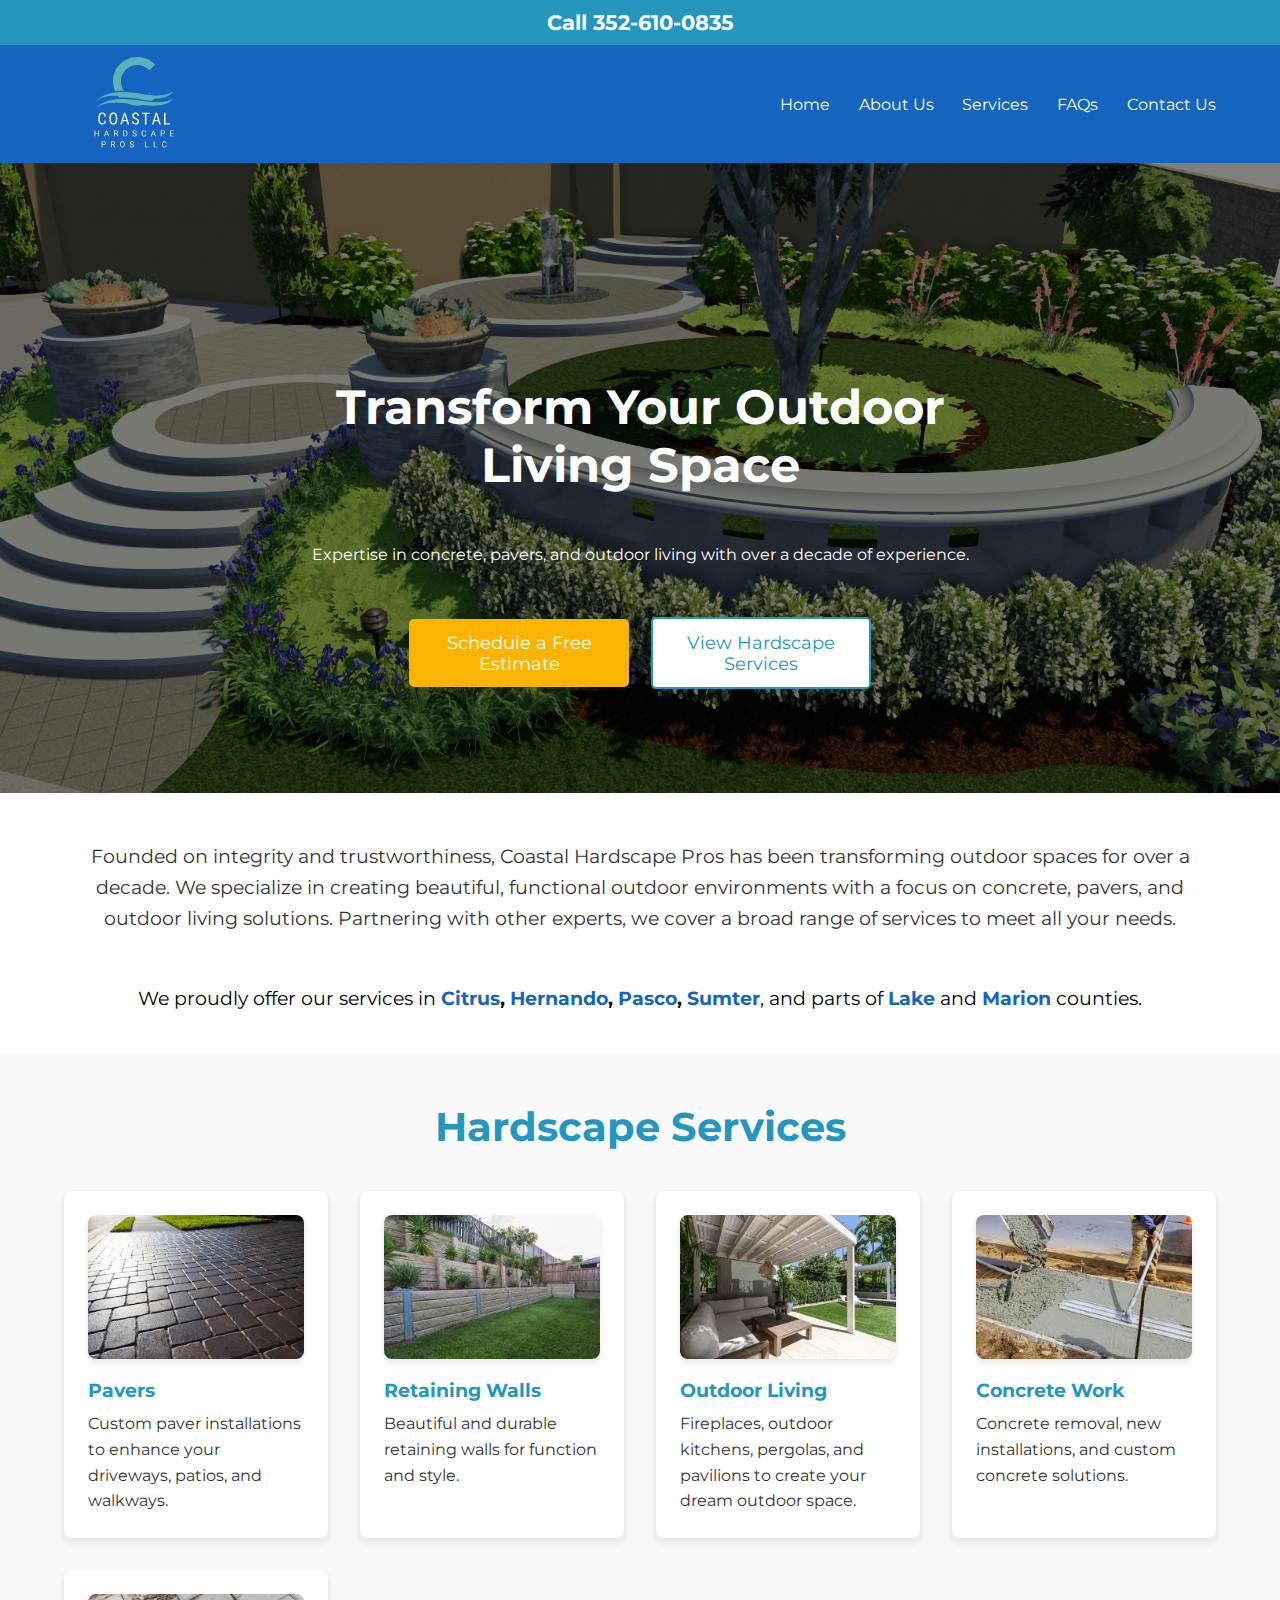
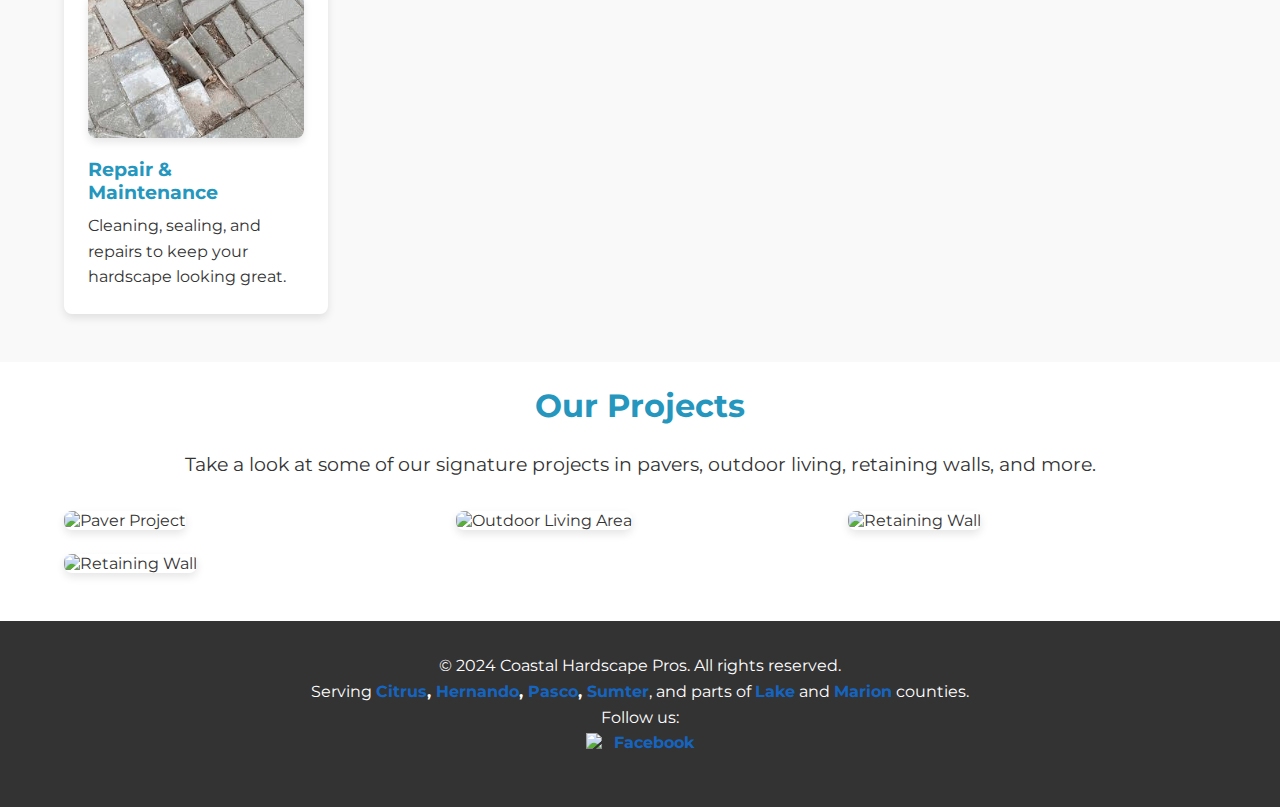
==== commit eb71fe7b: "Add files via upload" ====
--- a/index.html
+++ b/index.html
@@ -67,7 +67,15 @@
     <!-- Areas Served -->
     <section id="service-areas" class="service-areas">
         <div class="container">
-            <p style="margin-bottom: 2em;">We proudly offer our hardscape services in <strong>Citrus, Hernando, Pasco, Sumter</strong>, and parts of <strong>Lake and Marion</strong> counties.</p>
+            <p style="margin-bottom: 2em; line-height: 1.8; color: black;">
+                We proudly offer our services in
+                <strong><span style="color: #1565c0;">Citrus</span>,
+                <span style="color: #1565c0;">Hernando</span>,
+                <span style="color: #1565c0;">Pasco</span>,
+                <span style="color: #1565c0;">Sumter</span></strong>, and parts of
+                <strong><span style="color: #1565c0;">Lake</span></strong> and
+                <strong><span style="color: #1565c0;">Marion</span></strong> counties.
+            </p>
         </div>
     </section>
 
@@ -123,13 +131,16 @@
             <p>Take a look at some of our signature projects in pavers, outdoor living, retaining walls, and more.</p>
             <div class="project-gallery">
                 <div class="project-item">
-                    <img src="media/pavers.jpg" alt="Paver Project" class="project-img">
+                    <img src="media/index1.JPEG" alt="Paver Project" class="project-img">
                 </div>
                 <div class="project-item">
-                    <img src="media/outdoor-living.jpg" alt="Outdoor Living Area" class="project-img">
+                    <img src="media/index2.JPEG" alt="Outdoor Living Area" class="project-img">
                 </div>
                 <div class="project-item">
-                    <img src="media/retaining-wall.jpg" alt="Retaining Wall" class="project-img">
+                    <img src="media/index3.JPEG" alt="Retaining Wall" class="project-img">
+                </div>
+                <div class="project-item">
+                    <img src="media/index4.JPEG" alt="Retaining Wall" class="project-img">
                 </div>
             </div>
         </div>
@@ -140,11 +151,20 @@
     <footer>
         <div class="container">
             <p>&copy; 2024 Coastal Hardscape Pros. All rights reserved.</p>
-            <p>Serving <strong>Citrus, Hernando, Pasco, Sumter</strong>, and parts of <strong>Lake and Marion</strong> counties.</p>
-            <p>Follow us:
-                <a href="#">Facebook</a> |
-                <a href="#">Instagram</a> |
-                <a href="#">LinkedIn</a>
+            <p>
+                Serving
+                <strong><span style="color: #1565c0;">Citrus</span>,
+                <span style="color: #1565c0;">Hernando</span>,
+                <span style="color: #1565c0;">Pasco</span>,
+                <span style="color: #1565c0;">Sumter</span></strong>, and parts of
+                <strong><span style="color: #1565c0;">Lake</span></strong> and
+                <strong><span style="color: #1565c0;">Marion</span></strong> counties.
+            </p>
+            <p>Follow us:</p>
+            <p>
+                <a href="https://www.facebook.com/profile.php?id=61568173469988" class="social-link" aria-label="Facebook" target="_blank">
+                    <img src="media/facebook-icon.svg" alt="Facebook Icon" class="social-icon"> Facebook
+                </a>
             </p>
         </div>
     </footer>
--- a/styles.css
+++ b/styles.css
@@ -128,10 +128,28 @@
     text-decoration: none;
 }
 
+.social-link {
+    text-decoration: none;
+    color: #1565c0;
+    font-weight: bold;
+    display: inline-flex;
+    align-items: center;
+    gap: 0.5em;
+    transition: color 0.3s ease;
+}
+
+.social-link:hover {
+    color: #0d47a1;
+}
+
+.social-icon {
+    width: 20px;
+    height: 20px;
+}
 
 /* Hero Section */
 .hero {
-    background: url('media/hero.jpg') no-repeat center center/cover;
+    background: url('media/hero.jpg') no-repeat center bottom/cover;
     height: 70vh;
     color: white;
     display: flex;
@@ -323,6 +341,7 @@
     text-align: center; /* to match other headings */
     margin: 1.5rem;
 }
+
 
 /* Footer */
 footer {
